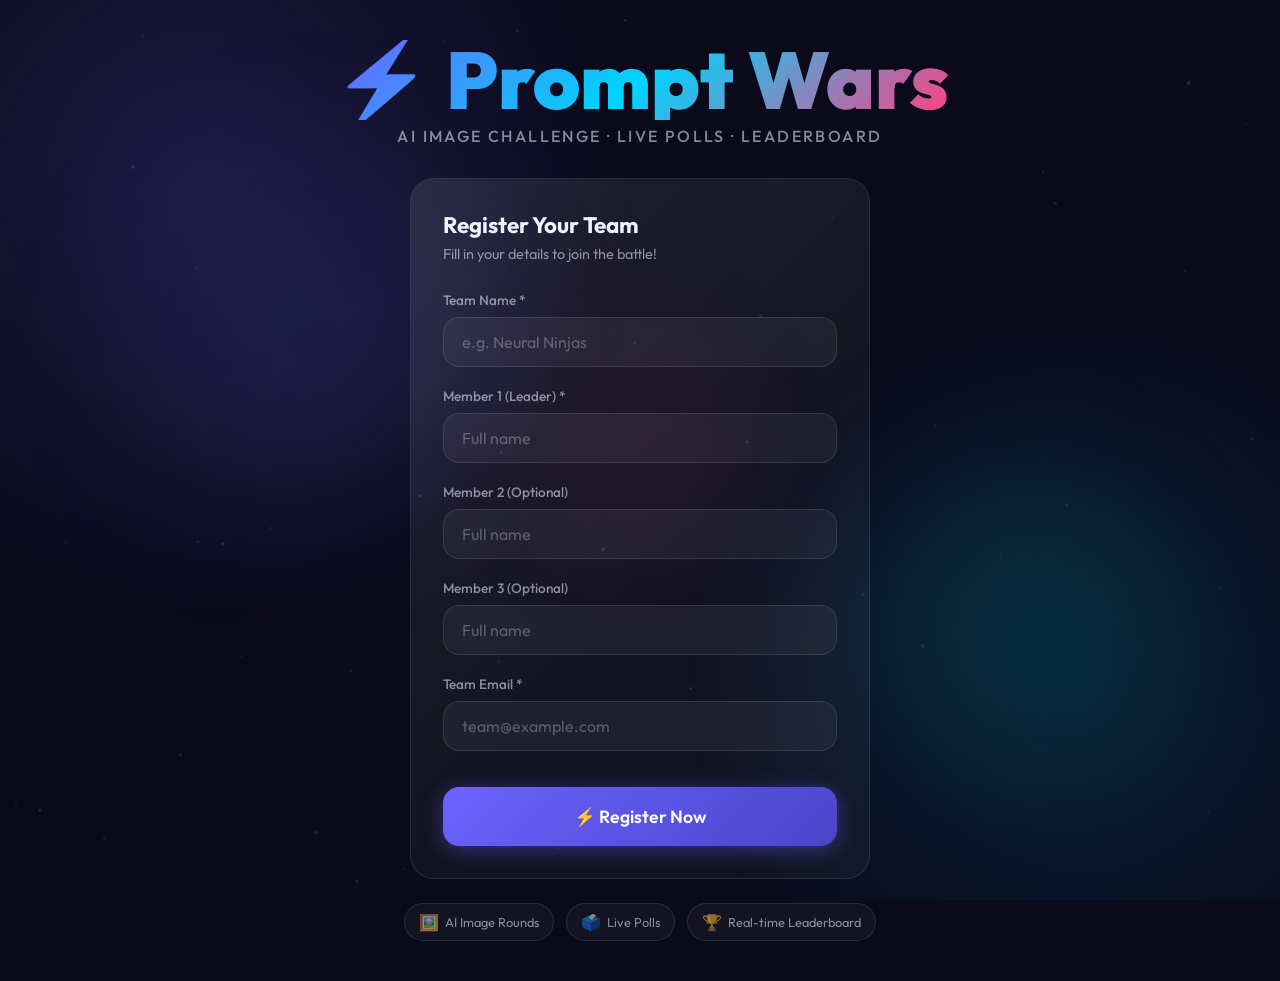
==== index.html @ b7b65444 "push all those pages on my github" ====
<!DOCTYPE html>
<html lang="en">
<head>
  <meta charset="UTF-8" />
  <meta name="viewport" content="width=device-width, initial-scale=1.0" />
  <title>Prompt Wars — Register</title>
  <meta name="description" content="Register your team for Prompt Wars — the ultimate AI image and poll challenge at your college fest." />
  <link rel="stylesheet" href="style.css" />
  <style>
    .hero-section {
      min-height: 100vh;
      display: flex;
      flex-direction: column;
      align-items: center;
      justify-content: center;
      padding: 40px 20px;
    }
    .logo-wrapper {
      margin-bottom: 32px;
      animation: fadeInDown 0.7s cubic-bezier(0.4,0,0.2,1) both;
    }
    .logo-title {
      font-size: clamp(2.8rem, 8vw, 5rem);
      font-weight: 900;
      line-height: 1;
      text-align: center;
      animation: glitch 6s ease-in-out infinite;
      background: linear-gradient(135deg, #6C63FF, #00D4FF 50%, #FF4081);
      -webkit-background-clip: text;
      -webkit-text-fill-color: transparent;
      background-clip: text;
    }
    .logo-sub {
      text-align: center;
      color: var(--text-muted);
      font-size: 1rem;
      margin-top: 6px;
      letter-spacing: 0.15em;
      text-transform: uppercase;
      font-weight: 500;
    }
    .register-card {
      width: 100%;
      max-width: 460px;
      animation: fadeInUp 0.7s 0.2s cubic-bezier(0.4,0,0.2,1) both;
    }
    .card-title {
      font-size: 1.4rem;
      font-weight: 700;
      margin-bottom: 6px;
    }
    .card-subtitle {
      color: var(--text-muted);
      font-size: 0.9rem;
      margin-bottom: 28px;
    }
    .returning-notice {
      padding: 14px 18px;
      border-radius: var(--radius);
      background: rgba(0,212,255,0.08);
      border: 1px solid rgba(0,212,255,0.25);
      color: var(--accent);
      font-size: 0.88rem;
      margin-bottom: 20px;
      display: none;
    }
    .success-card {
      text-align: center;
      display: none;
    }
    .success-icon {
      font-size: 4rem;
      margin-bottom: 16px;
      display: block;
      animation: scaleIn 0.5s cubic-bezier(0.4,0,0.2,1) both;
    }
    .success-team {
      font-size: 1.5rem;
      font-weight: 800;
      background: linear-gradient(135deg, var(--success), var(--accent));
      -webkit-background-clip: text;
      -webkit-text-fill-color: transparent;
      background-clip: text;
    }
    .dots-loader {
      display: flex;
      gap: 6px;
      justify-content: center;
      margin-top: 8px;
    }
    .dots-loader span {
      width: 6px; height: 6px;
      border-radius: 50%;
      background: var(--text-muted);
      animation: dotBounce 1.2s ease-in-out infinite;
    }
    .dots-loader span:nth-child(2) { animation-delay: 0.2s; }
    .dots-loader span:nth-child(3) { animation-delay: 0.4s; }
    @keyframes dotBounce {
      0%, 80%, 100% { transform: scale(0.6); opacity: 0.4; }
      40% { transform: scale(1); opacity: 1; }
    }
    .features-row {
      display: flex;
      gap: 12px;
      justify-content: center;
      flex-wrap: wrap;
      margin-top: 24px;
      animation: fadeIn 0.7s 0.6s both;
    }
    .feature-chip {
      display: flex;
      align-items: center;
      gap: 6px;
      padding: 8px 14px;
      border-radius: 100px;
      background: var(--surface);
      border: 1px solid var(--border);
      font-size: 0.8rem;
      color: var(--text-muted);
    }
    .feature-chip span { font-size: 1rem; }
  </style>
</head>
<body>
  <canvas id="particles-canvas"></canvas>
  <div class="bg-mesh"></div>
  <div class="bg-orb bg-orb-1"></div>
  <div class="bg-orb bg-orb-2"></div>
  <div class="bg-orb bg-orb-3"></div>
  <canvas id="confetti-canvas"></canvas>

  <div class="page-content hero-section">
    <div class="logo-wrapper">
      <h1 class="logo-title">⚡ Prompt Wars</h1>
      <p class="logo-sub">AI Image Challenge · Live Polls · Leaderboard</p>
    </div>

    <!-- Registration Card -->
    <div class="register-card">
      <div class="glass-card" id="register-form-card">
        <h2 class="card-title">Register Your Team</h2>
        <p class="card-subtitle">Fill in your details to join the battle!</p>

        <div class="returning-notice" id="returning-notice">
          ℹ️ This email is already registered. Please use the device you originally registered on.
        </div>

        <form id="register-form" autocomplete="off">
          <div class="form-group">
            <label for="team-name">Team Name *</label>
            <input type="text" id="team-name" class="form-input" placeholder="e.g. Neural Ninjas" required maxlength="50" />
          </div>
          <div class="form-group">
            <label for="member1">Member 1 (Leader) *</label>
            <input type="text" id="member1" class="form-input" placeholder="Full name" required maxlength="60" />
          </div>
          <div class="form-group">
            <label for="member2">Member 2 (Optional)</label>
            <input type="text" id="member2" class="form-input" placeholder="Full name" maxlength="60" />
          </div>
          <div class="form-group">
            <label for="member3">Member 3 (Optional)</label>
            <input type="text" id="member3" class="form-input" placeholder="Full name" maxlength="60" />
          </div>
          <div class="form-group">
            <label for="email">Team Email *</label>
            <input type="email" id="email" class="form-input" placeholder="team@example.com" required maxlength="100" />
            <div class="dots-loader hidden" id="email-checking">
              <span></span><span></span><span></span>
            </div>
          </div>

          <button type="submit" class="btn btn-primary btn-full btn-lg mt-4" id="submit-btn">
            <span id="btn-text">⚡ Register Now</span>
            <div class="spinner hidden" id="btn-spinner"></div>
          </button>
        </form>
      </div>

      <!-- Success Card -->
      <div class="glass-card success-card" id="success-card">
        <span class="success-icon">🎉</span>
        <p class="text-muted text-sm mb-2">Welcome to Prompt Wars!</p>
        <p class="success-team" id="success-team-name">Team Alpha</p>
        <p class="text-muted mt-3 mb-6" style="font-size:0.9rem">You're all set! Redirecting you to the event…</p>
        <div class="progress-bar">
          <div class="progress-fill" id="redirect-progress" style="width:0%"></div>
        </div>
      </div>
    </div>

    <div class="features-row">
      <div class="feature-chip"><span>🖼️</span> AI Image Rounds</div>
      <div class="feature-chip"><span>🗳️</span> Live Polls</div>
      <div class="feature-chip"><span>🏆</span> Real-time Leaderboard</div>
    </div>
  </div>

  <script src="config.js"></script>
  <script src="utils.js"></script>
  <script>
    // ── Particles ────────────────────────────────────────────
    (function() {
      const canvas = document.getElementById('particles-canvas');
      const ctx = canvas.getContext('2d');
      let particles = [];
      function resize() { canvas.width = window.innerWidth; canvas.height = window.innerHeight; }
      window.addEventListener('resize', resize);
      resize();
      for (let i = 0; i < 70; i++) {
        particles.push({
          x: Math.random() * canvas.width,
          y: Math.random() * canvas.height,
          r: Math.random() * 1.5 + 0.5,
          dx: (Math.random() - 0.5) * 0.3,
          dy: (Math.random() - 0.5) * 0.3,
          o: Math.random() * 0.5 + 0.1
        });
      }
      function draw() {
        ctx.clearRect(0, 0, canvas.width, canvas.height);
        particles.forEach(p => {
          ctx.beginPath();
          ctx.arc(p.x, p.y, p.r, 0, Math.PI * 2);
          ctx.fillStyle = `rgba(108,99,255,${p.o})`;
          ctx.fill();
          p.x += p.dx; p.y += p.dy;
          if (p.x < 0 || p.x > canvas.width)  p.dx *= -1;
          if (p.y < 0 || p.y > canvas.height) p.dy *= -1;
        });
        requestAnimationFrame(draw);
      }
      draw();
    })();

    // ── Confetti ─────────────────────────────────────────────
    function launchConfetti() {
      const canvas = document.getElementById('confetti-canvas');
      const ctx = canvas.getContext('2d');
      canvas.width = window.innerWidth;
      canvas.height = window.innerHeight;
      const pieces = [];
      const colors = ['#6C63FF','#00D4FF','#FF4081','#00E676','#FFD600'];
      for (let i = 0; i < 120; i++) {
        pieces.push({
          x: canvas.width / 2,
          y: canvas.height / 2,
          vx: (Math.random() - 0.5) * 12,
          vy: (Math.random() - 1.5) * 10,
          r: Math.random() * 6 + 3,
          color: colors[Math.floor(Math.random() * colors.length)],
          rot: Math.random() * 360,
          rspeed: (Math.random() - 0.5) * 10,
          life: 1
        });
      }
      function animate() {
        ctx.clearRect(0, 0, canvas.width, canvas.height);
        let alive = false;
        pieces.forEach(p => {
          if (p.life <= 0) return;
          p.y += p.vy; p.vy += 0.25;
          p.x += p.vx; p.vx *= 0.99;
          p.rot += p.rspeed;
          p.life -= 0.012;
          ctx.save();
          ctx.globalAlpha = Math.max(0, p.life);
          ctx.translate(p.x, p.y);
          ctx.rotate(p.rot * Math.PI / 180);
          ctx.fillStyle = p.color;
          ctx.fillRect(-p.r / 2, -p.r / 2, p.r, p.r * 2.5);
          ctx.restore();
          if (p.life > 0) alive = true;
        });
        if (alive) requestAnimationFrame(animate);
        else ctx.clearRect(0, 0, canvas.width, canvas.height);
      }
      animate();
    }

    // ── Registration Logic ────────────────────────────────────
    window.addEventListener('DOMContentLoaded', () => {
      // If already registered, go to participant
      if (isRegistered()) {
        window.location.href = 'participant.html';
        return;
      }

      const form = document.getElementById('register-form');
      const emailInput = document.getElementById('email');
      const submitBtn = document.getElementById('submit-btn');
      const btnText = document.getElementById('btn-text');
      const btnSpinner = document.getElementById('btn-spinner');
      const returningNotice = document.getElementById('returning-notice');
      const emailChecking = document.getElementById('email-checking');

      // Email check on blur
      let emailCheckTimer;
      emailInput.addEventListener('blur', async () => {
        const email = emailInput.value.trim().toLowerCase();
        if (!email || !email.includes('@')) return;
        emailChecking.classList.remove('hidden');
        clearTimeout(emailCheckTimer);
        emailCheckTimer = setTimeout(async () => {
          const res = await callAPI({ action: 'checkEmail', email });
          emailChecking.classList.add('hidden');
          if (res.success && res.exists) {
            returningNotice.style.display = 'block';
            returningNotice.style.animation = 'fadeInUp 0.4s both';
          } else {
            returningNotice.style.display = 'none';
          }
        }, 400);
      });

      form.addEventListener('submit', async (e) => {
        e.preventDefault();
        const teamName  = document.getElementById('team-name').value.trim();
        const member1   = document.getElementById('member1').value.trim();
        const member2   = document.getElementById('member2').value.trim();
        const member3   = document.getElementById('member3').value.trim();
        const email     = emailInput.value.trim().toLowerCase();

        if (!teamName || !member1 || !email) {
          showToast(getErrorMessage('MISSING_FIELDS'), 'error');
          return;
        }

        // Loading state
        submitBtn.disabled = true;
        btnText.textContent = 'Registering…';
        btnSpinner.classList.remove('hidden');

        const res = await callAPI({ action: 'register', teamName, member1, member2, member3, email });

        if (res.success) {
          localStorage.setItem('pw_teamId',    res.teamId);
          localStorage.setItem('pw_authToken', res.authToken);
          localStorage.setItem('pw_email',     email);
          localStorage.setItem('pw_teamName',  teamName);

          // Show success
          document.getElementById('register-form-card').style.display = 'none';
          const successCard = document.getElementById('success-card');
          successCard.style.display = 'block';
          successCard.style.animation = 'scaleIn 0.5s cubic-bezier(0.4,0,0.2,1)';
          document.getElementById('success-team-name').textContent = teamName;
          launchConfetti();

          // Progress bar redirect
          let pct = 0;
          const pBar = document.getElementById('redirect-progress');
          const iv = setInterval(() => {
            pct += 2;
            pBar.style.width = pct + '%';
            if (pct >= 100) { clearInterval(iv); window.location.href = 'participant.html'; }
          }, 60);
        } else {
          submitBtn.disabled = false;
          btnText.textContent = '⚡ Register Now';
          btnSpinner.classList.add('hidden');
          showToast(getErrorMessage(res.error), 'error');
        }
      });
    });
  </script>
</body>
</html>
---- style.css ----
/* ============================================================
   Prompt Wars — Global Design System
   ============================================================ */

@import url('https://fonts.googleapis.com/css2?family=Outfit:wght@300;400;500;600;700;800;900&display=swap');

/* ── CSS Variables ─────────────────────────────────────────── */
:root {
  --primary:      #6C63FF;
  --primary-dark: #4B44C9;
  --primary-glow: rgba(108,99,255,0.4);
  --accent:       #00D4FF;
  --accent-glow:  rgba(0,212,255,0.35);
  --success:      #00E676;
  --success-glow: rgba(0,230,118,0.35);
  --warning:      #FFD600;
  --warning-glow: rgba(255,214,0,0.35);
  --danger:       #FF4081;
  --danger-glow:  rgba(255,64,129,0.35);
  --gold:         #FFD700;

  --bg:           #0A0A1A;
  --bg2:          #0F0F28;
  --surface:      rgba(255,255,255,0.04);
  --surface-hover:rgba(255,255,255,0.08);
  --border:       rgba(255,255,255,0.1);
  --border-glow:  rgba(108,99,255,0.5);

  --text:         #F0F0FF;
  --text-muted:   rgba(240,240,255,0.55);
  --text-dim:     rgba(240,240,255,0.3);

  --radius-sm:    8px;
  --radius:       16px;
  --radius-lg:    24px;
  --radius-xl:    36px;

  --font:         'Outfit', sans-serif;
  --transition:   0.3s cubic-bezier(0.4, 0, 0.2, 1);
  --transition-fast: 0.15s cubic-bezier(0.4, 0, 0.2, 1);
}

/* ── Reset ─────────────────────────────────────────────────── */
*, *::before, *::after {
  margin: 0; padding: 0;
  box-sizing: border-box;
}

html { scroll-behavior: smooth; font-size: 16px; }

body {
  font-family: var(--font);
  background: var(--bg);
  color: var(--text);
  min-height: 100vh;
  overflow-x: hidden;
  -webkit-font-smoothing: antialiased;
}

/* ── Animated Mesh Background ──────────────────────────────── */
.bg-mesh {
  position: fixed;
  inset: 0;
  z-index: 0;
  overflow: hidden;
  pointer-events: none;
}

.bg-mesh::before {
  content: '';
  position: absolute;
  width: 80vw; height: 80vw;
  max-width: 900px; max-height: 900px;
  border-radius: 50%;
  background: radial-gradient(ellipse, rgba(108,99,255,0.18) 0%, transparent 70%);
  top: -30%; left: -20%;
  animation: meshFloat1 18s ease-in-out infinite;
}

.bg-mesh::after {
  content: '';
  position: absolute;
  width: 70vw; height: 70vw;
  max-width: 800px; max-height: 800px;
  border-radius: 50%;
  background: radial-gradient(ellipse, rgba(0,212,255,0.12) 0%, transparent 70%);
  bottom: -20%; right: -15%;
  animation: meshFloat2 22s ease-in-out infinite;
}

.bg-orb {
  position: fixed;
  border-radius: 50%;
  pointer-events: none;
  z-index: 0;
  filter: blur(60px);
}
.bg-orb-1 {
  width: 500px; height: 500px;
  background: radial-gradient(circle, rgba(108,99,255,0.15), transparent 70%);
  top: 10%; left: 5%;
  animation: orbFloat1 20s ease-in-out infinite;
}
.bg-orb-2 {
  width: 400px; height: 400px;
  background: radial-gradient(circle, rgba(0,212,255,0.12), transparent 70%);
  bottom: 10%; right: 5%;
  animation: orbFloat2 25s ease-in-out infinite;
}
.bg-orb-3 {
  width: 300px; height: 300px;
  background: radial-gradient(circle, rgba(255,64,129,0.08), transparent 70%);
  top: 50%; left: 50%;
  transform: translate(-50%,-50%);
  animation: orbFloat3 30s ease-in-out infinite;
}

@keyframes meshFloat1 { 0%,100%{transform:translate(0,0)} 50%{transform:translate(5%,8%)} }
@keyframes meshFloat2 { 0%,100%{transform:translate(0,0)} 50%{transform:translate(-5%,-6%)} }
@keyframes orbFloat1  { 0%,100%{transform:translate(0,0) scale(1)} 50%{transform:translate(30px,40px) scale(1.1)} }
@keyframes orbFloat2  { 0%,100%{transform:translate(0,0) scale(1)} 50%{transform:translate(-25px,30px) scale(0.9)} }
@keyframes orbFloat3  { 0%,100%{transform:translate(-50%,-50%) scale(1)} 50%{transform:translate(-50%,-50%) scale(1.15)} }

/* ── Particles ──────────────────────────────────────────────── */
#particles-canvas {
  position: fixed;
  inset: 0;
  z-index: 0;
  pointer-events: none;
  opacity: 0.5;
}

/* ── Layout ─────────────────────────────────────────────────── */
.page-content {
  position: relative;
  z-index: 1;
  min-height: 100vh;
}

.container {
  width: 100%;
  max-width: 480px;
  margin: 0 auto;
  padding: 0 20px;
}
.container-md {
  width: 100%;
  max-width: 760px;
  margin: 0 auto;
  padding: 0 20px;
}
.container-lg {
  width: 100%;
  max-width: 1100px;
  margin: 0 auto;
  padding: 0 24px;
}

/* ── Glass Card ─────────────────────────────────────────────── */
.glass-card {
  background: rgba(255,255,255,0.04);
  backdrop-filter: blur(20px);
  -webkit-backdrop-filter: blur(20px);
  border: 1px solid var(--border);
  border-radius: var(--radius-lg);
  padding: 32px;
  position: relative;
  overflow: hidden;
  transition: border-color var(--transition), transform var(--transition), box-shadow var(--transition);
}

.glass-card::before {
  content: '';
  position: absolute;
  inset: 0;
  background: linear-gradient(135deg, rgba(255,255,255,0.06) 0%, transparent 60%);
  pointer-events: none;
}

.glass-card:hover {
  border-color: rgba(108,99,255,0.3);
  box-shadow: 0 20px 60px rgba(0,0,0,0.3), 0 0 0 1px rgba(108,99,255,0.15);
}

.glass-card-sm { padding: 20px; border-radius: var(--radius); }

/* ── Typography ─────────────────────────────────────────────── */
h1.page-title {
  font-size: clamp(2rem, 5vw, 3.5rem);
  font-weight: 900;
  line-height: 1.1;
  background: linear-gradient(135deg, var(--primary), var(--accent));
  -webkit-background-clip: text;
  -webkit-text-fill-color: transparent;
  background-clip: text;
}

h2.section-title {
  font-size: clamp(1.2rem, 3vw, 1.8rem);
  font-weight: 700;
}

.text-muted { color: var(--text-muted); }
.text-sm { font-size: 0.875rem; }
.text-xs { font-size: 0.75rem; }

/* ── Buttons ─────────────────────────────────────────────────── */
.btn {
  display: inline-flex;
  align-items: center;
  justify-content: center;
  gap: 8px;
  padding: 14px 28px;
  border-radius: var(--radius);
  font-family: var(--font);
  font-size: 1rem;
  font-weight: 600;
  cursor: pointer;
  border: none;
  outline: none;
  text-decoration: none;
  position: relative;
  overflow: hidden;
  transition: all var(--transition);
  -webkit-tap-highlight-color: transparent;
  user-select: none;
}

.btn::after {
  content: '';
  position: absolute;
  inset: 0;
  background: radial-gradient(circle at center, rgba(255,255,255,0.25) 0%, transparent 70%);
  opacity: 0;
  transition: opacity 0.2s;
}

.btn:active::after { opacity: 1; }

.btn-primary {
  background: linear-gradient(135deg, var(--primary), var(--primary-dark));
  color: #fff;
  box-shadow: 0 4px 20px var(--primary-glow);
}
.btn-primary:hover:not(:disabled) {
  transform: translateY(-2px);
  box-shadow: 0 8px 30px var(--primary-glow);
}
.btn-primary:active:not(:disabled) { transform: translateY(0); }

.btn-accent {
  background: linear-gradient(135deg, var(--accent), #0099CC);
  color: #000;
  box-shadow: 0 4px 20px var(--accent-glow);
}
.btn-accent:hover:not(:disabled) {
  transform: translateY(-2px);
  box-shadow: 0 8px 30px var(--accent-glow);
}

.btn-success {
  background: linear-gradient(135deg, var(--success), #00A854);
  color: #000;
  box-shadow: 0 4px 20px var(--success-glow);
}

.btn-danger {
  background: linear-gradient(135deg, var(--danger), #C71049);
  color: #fff;
  box-shadow: 0 4px 20px var(--danger-glow);
}
.btn-danger:hover:not(:disabled) {
  transform: translateY(-2px);
  box-shadow: 0 8px 30px var(--danger-glow);
}

.btn-ghost {
  background: var(--surface);
  border: 1px solid var(--border);
  color: var(--text);
}
.btn-ghost:hover:not(:disabled) {
  background: var(--surface-hover);
  border-color: rgba(108,99,255,0.4);
}

.btn-warning {
  background: linear-gradient(135deg, var(--warning), #CC8800);
  color: #000;
  box-shadow: 0 4px 20px var(--warning-glow);
}

.btn:disabled {
  opacity: 0.5;
  cursor: not-allowed;
  transform: none !important;
  box-shadow: none !important;
}

.btn-full { width: 100%; }
.btn-sm { padding: 10px 18px; font-size: 0.875rem; }
.btn-lg { padding: 18px 36px; font-size: 1.1rem; }

/* Pulse animation for CTA */
.btn-pulse { animation: btnPulse 2s ease-in-out infinite; }
@keyframes btnPulse {
  0%, 100% { box-shadow: 0 4px 20px var(--primary-glow); }
  50%       { box-shadow: 0 4px 40px var(--primary-glow), 0 0 60px rgba(108,99,255,0.2); }
}

/* ── Form Inputs ─────────────────────────────────────────────── */
.form-group {
  position: relative;
  margin-bottom: 20px;
}

.form-group label {
  display: block;
  font-size: 0.85rem;
  font-weight: 500;
  color: var(--text-muted);
  margin-bottom: 8px;
  transition: color var(--transition);
}

.form-group:focus-within label {
  color: var(--primary);
}

.form-input {
  width: 100%;
  padding: 14px 18px;
  background: rgba(255,255,255,0.05);
  border: 1px solid var(--border);
  border-radius: var(--radius);
  color: var(--text);
  font-family: var(--font);
  font-size: 1rem;
  outline: none;
  transition: all var(--transition);
}

.form-input::placeholder { color: var(--text-dim); }

.form-input:focus {
  border-color: var(--primary);
  background: rgba(108,99,255,0.08);
  box-shadow: 0 0 0 4px rgba(108,99,255,0.15), 0 0 20px rgba(108,99,255,0.1);
}

.form-input:disabled {
  opacity: 0.5;
  cursor: not-allowed;
}

select.form-input {
  cursor: pointer;
  appearance: none;
  -webkit-appearance: none;
  background-image: url("data:image/svg+xml,%3Csvg xmlns='http://www.w3.org/2000/svg' width='12' height='12' viewBox='0 0 12 12'%3E%3Cpath fill='rgba(240,240,255,0.5)' d='M6 8L1 3h10z'/%3E%3C/svg%3E");
  background-repeat: no-repeat;
  background-position: right 16px center;
  padding-right: 40px;
}

/* ── Logo / Brand ─────────────────────────────────────────────── */
.brand-logo {
  display: inline-flex;
  align-items: center;
  gap: 10px;
  font-size: 1.5rem;
  font-weight: 900;
  text-decoration: none;
}

.brand-logo .logo-icon {
  width: 40px; height: 40px;
  background: linear-gradient(135deg, var(--primary), var(--accent));
  border-radius: 10px;
  display: flex;
  align-items: center;
  justify-content: center;
  font-size: 1.2rem;
}

.brand-logo .logo-text {
  background: linear-gradient(135deg, var(--primary), var(--accent));
  -webkit-background-clip: text;
  -webkit-text-fill-color: transparent;
  background-clip: text;
}

/* ── Badge / Status ─────────────────────────────────────────────── */
.badge {
  display: inline-flex;
  align-items: center;
  gap: 6px;
  padding: 6px 14px;
  border-radius: 100px;
  font-size: 0.78rem;
  font-weight: 600;
  text-transform: uppercase;
  letter-spacing: 0.05em;
}

.badge-open {
  background: rgba(0,230,118,0.15);
  color: var(--success);
  border: 1px solid rgba(0,230,118,0.3);
}
.badge-closed {
  background: rgba(255,64,129,0.12);
  color: var(--danger);
  border: 1px solid rgba(255,64,129,0.25);
}
.badge-image {
  background: rgba(0,212,255,0.12);
  color: var(--accent);
  border: 1px solid rgba(0,212,255,0.25);
}
.badge-poll {
  background: rgba(255,214,0,0.12);
  color: var(--warning);
  border: 1px solid rgba(255,214,0,0.25);
}

.dot {
  width: 8px; height: 8px;
  border-radius: 50%;
  background: currentColor;
}
.dot-pulse { animation: dotPulse 1.5s ease-in-out infinite; }
@keyframes dotPulse {
  0%, 100% { opacity: 1; transform: scale(1); }
  50%       { opacity: 0.5; transform: scale(0.7); }
}

/* ── Spinner ─────────────────────────────────────────────────── */
.spinner {
  width: 20px; height: 20px;
  border: 2.5px solid rgba(255,255,255,0.2);
  border-top-color: currentColor;
  border-radius: 50%;
  animation: spin 0.7s linear infinite;
  flex-shrink: 0;
}

@keyframes spin { to { transform: rotate(360deg); } }

/* ── Progress Bar ─────────────────────────────────────────────── */
.progress-bar {
  width: 100%;
  height: 6px;
  background: rgba(255,255,255,0.08);
  border-radius: 100px;
  overflow: hidden;
}
.progress-fill {
  height: 100%;
  border-radius: 100px;
  background: linear-gradient(90deg, var(--primary), var(--accent));
  transition: width 0.4s cubic-bezier(0.4,0,0.2,1);
  position: relative;
  overflow: hidden;
}
.progress-fill::after {
  content: '';
  position: absolute;
  top: 0; left: -100%;
  width: 100%; height: 100%;
  background: linear-gradient(90deg, transparent, rgba(255,255,255,0.4), transparent);
  animation: progressShimmer 1.5s ease-in-out infinite;
}
@keyframes progressShimmer { to { left: 200%; } }

/* ── Toast ─────────────────────────────────────────────────────── */
#toast-container {
  position: fixed;
  bottom: 28px;
  right: 20px;
  z-index: 9999;
  display: flex;
  flex-direction: column;
  gap: 10px;
  pointer-events: none;
}

.toast {
  display: flex;
  align-items: center;
  gap: 10px;
  padding: 14px 20px;
  border-radius: var(--radius);
  font-size: 0.9rem;
  font-weight: 500;
  backdrop-filter: blur(20px);
  -webkit-backdrop-filter: blur(20px);
  border: 1px solid var(--border);
  background: rgba(15,15,40,0.9);
  color: var(--text);
  max-width: 320px;
  transform: translateX(120%);
  opacity: 0;
  transition: transform 0.4s cubic-bezier(0.4,0,0.2,1), opacity 0.4s;
  pointer-events: auto;
}

.toast.show { transform: translateX(0); opacity: 1; }

.toast-success { border-color: rgba(0,230,118,0.4); }
.toast-success .toast-icon { color: var(--success); }
.toast-error { border-color: rgba(255,64,129,0.4); }
.toast-error .toast-icon { color: var(--danger); }
.toast-warning { border-color: rgba(255,214,0,0.4); }
.toast-warning .toast-icon { color: var(--warning); }
.toast-info { border-color: rgba(0,212,255,0.4); }
.toast-info .toast-icon { color: var(--accent); }

.toast-icon {
  font-size: 1.1rem;
  flex-shrink: 0;
}

/* ── Modal ─────────────────────────────────────────────────────── */
.modal-overlay {
  position: fixed;
  inset: 0;
  background: rgba(0,0,0,0.7);
  backdrop-filter: blur(10px);
  -webkit-backdrop-filter: blur(10px);
  z-index: 1000;
  display: flex;
  align-items: center;
  justify-content: center;
  padding: 20px;
  opacity: 0;
  transition: opacity 0.3s;
}
.modal-overlay.show { opacity: 1; }

.modal {
  width: 100%;
  max-width: 440px;
  transform: scale(0.9) translateY(20px);
  transition: transform 0.3s cubic-bezier(0.4,0,0.2,1);
}
.modal-overlay.show .modal { transform: scale(1) translateY(0); }

/* ── Divider ─────────────────────────────────────────────────── */
.divider {
  display: flex;
  align-items: center;
  gap: 12px;
  color: var(--text-dim);
  font-size: 0.8rem;
  margin: 16px 0;
}
.divider::before, .divider::after {
  content: '';
  flex: 1;
  height: 1px;
  background: var(--border);
}

/* ── Animations ─────────────────────────────────────────────── */
@keyframes fadeInUp {
  from { opacity: 0; transform: translateY(30px); }
  to   { opacity: 1; transform: translateY(0); }
}
@keyframes fadeInDown {
  from { opacity: 0; transform: translateY(-30px); }
  to   { opacity: 1; transform: translateY(0); }
}
@keyframes fadeIn {
  from { opacity: 0; }
  to   { opacity: 1; }
}
@keyframes scaleIn {
  from { opacity: 0; transform: scale(0.85); }
  to   { opacity: 1; transform: scale(1); }
}
@keyframes slideInLeft {
  from { opacity: 0; transform: translateX(-40px); }
  to   { opacity: 1; transform: translateX(0); }
}
@keyframes slideInRight {
  from { opacity: 0; transform: translateX(40px); }
  to   { opacity: 1; transform: translateX(0); }
}
@keyframes glitch {
  0%, 90%, 100% { transform: translate(0); clip-path: none; }
  92% { transform: translate(-3px, 1px); }
  94% { transform: translate(3px, -1px); clip-path: polygon(0 20%, 100% 20%, 100% 40%, 0 40%); }
  96% { transform: translate(-2px, 0); }
  98% { transform: translate(2px, 0); clip-path: polygon(0 60%, 100% 60%, 100% 80%, 0 80%); }
}
@keyframes float {
  0%, 100% { transform: translateY(0); }
  50%       { transform: translateY(-10px); }
}
@keyframes shimmer {
  0%   { background-position: -200% 0; }
  100% { background-position: 200% 0; }
}

.anim-fade-up   { animation: fadeInUp 0.6s cubic-bezier(0.4,0,0.2,1) both; }
.anim-fade-down { animation: fadeInDown 0.6s cubic-bezier(0.4,0,0.2,1) both; }
.anim-fade      { animation: fadeIn 0.5s ease both; }
.anim-scale     { animation: scaleIn 0.4s cubic-bezier(0.4,0,0.2,1) both; }
.anim-left      { animation: slideInLeft 0.5s cubic-bezier(0.4,0,0.2,1) both; }
.anim-right     { animation: slideInRight 0.5s cubic-bezier(0.4,0,0.2,1) both; }
.anim-float     { animation: float 4s ease-in-out infinite; }

/* Stagger delays */
.delay-1 { animation-delay: 0.1s; }
.delay-2 { animation-delay: 0.2s; }
.delay-3 { animation-delay: 0.3s; }
.delay-4 { animation-delay: 0.4s; }
.delay-5 { animation-delay: 0.5s; }
.delay-6 { animation-delay: 0.6s; }

/* ── Event Header ─────────────────────────────────────────────── */
.event-header {
  display: flex;
  align-items: center;
  justify-content: space-between;
  padding: 20px 24px;
  position: sticky;
  top: 0;
  z-index: 100;
  background: rgba(10,10,26,0.8);
  backdrop-filter: blur(20px);
  -webkit-backdrop-filter: blur(20px);
  border-bottom: 1px solid var(--border);
}

/* ── Upload Zone ─────────────────────────────────────────────── */
.upload-zone {
  border: 2px dashed var(--border);
  border-radius: var(--radius-lg);
  padding: 48px 24px;
  text-align: center;
  cursor: pointer;
  transition: all var(--transition);
  position: relative;
  overflow: hidden;
}
.upload-zone:hover, .upload-zone.dragover {
  border-color: var(--primary);
  background: rgba(108,99,255,0.07);
  box-shadow: 0 0 30px rgba(108,99,255,0.15);
}
.upload-zone::before {
  content: '';
  position: absolute;
  inset: 0;
  background: linear-gradient(135deg, rgba(108,99,255,0.05), rgba(0,212,255,0.05));
  opacity: 0;
  transition: opacity var(--transition);
}
.upload-zone:hover::before, .upload-zone.dragover::before { opacity: 1; }
.upload-zone input[type="file"] {
  position: absolute;
  inset: 0;
  opacity: 0;
  cursor: pointer;
}
.upload-icon { font-size: 3rem; animation: float 3s ease-in-out infinite; }

/* ── Vote Bars ─────────────────────────────────────────────── */
.vote-bar-container {
  background: rgba(255,255,255,0.05);
  border-radius: 100px;
  height: 12px;
  overflow: hidden;
  margin: 8px 0;
}
.vote-bar-fill {
  height: 100%;
  border-radius: 100px;
  transition: width 0.6s cubic-bezier(0.4,0,0.2,1);
}
.vote-bar-a { background: linear-gradient(90deg, var(--primary), var(--accent)); }
.vote-bar-b { background: linear-gradient(90deg, var(--danger), #FF8C42); }

/* ── Leaderboard Row ──────────────────────────────────────── */
.lb-row {
  display: grid;
  grid-template-columns: 60px 1fr auto;
  align-items: center;
  gap: 16px;
  padding: 20px 24px;
  border-radius: var(--radius);
  background: var(--surface);
  border: 1px solid var(--border);
  transition: transform var(--transition), box-shadow var(--transition);
  animation: fadeInUp 0.5s cubic-bezier(0.4,0,0.2,1) both;
}

.lb-row:hover {
  transform: translateX(4px);
  border-color: rgba(108,99,255,0.3);
}

.lb-row.rank-1 {
  background: linear-gradient(135deg, rgba(255,215,0,0.1), rgba(255,140,0,0.05));
  border-color: rgba(255,215,0,0.4);
  box-shadow: 0 0 30px rgba(255,215,0,0.1);
}
.lb-row.rank-2 {
  background: linear-gradient(135deg, rgba(192,192,192,0.1), rgba(128,128,128,0.05));
  border-color: rgba(192,192,192,0.3);
}
.lb-row.rank-3 {
  background: linear-gradient(135deg, rgba(205,127,50,0.1), rgba(160,100,30,0.05));
  border-color: rgba(205,127,50,0.3);
}

.rank-badge {
  width: 44px; height: 44px;
  border-radius: 50%;
  display: flex;
  align-items: center;
  justify-content: center;
  font-weight: 800;
  font-size: 1.1rem;
  flex-shrink: 0;
}
.rank-badge.r1 {
  background: linear-gradient(135deg, #FFD700, #FF8C00);
  color: #000;
  box-shadow: 0 0 20px rgba(255,215,0,0.5);
  animation: goldPulse 2s ease-in-out infinite;
}
.rank-badge.r2 { background: linear-gradient(135deg, #C0C0C0, #808080); color: #000; }
.rank-badge.r3 { background: linear-gradient(135deg, #CD7F32, #A0521E); color: #fff; }
.rank-badge.rn { background: var(--surface); color: var(--text-muted); border: 1px solid var(--border); }

@keyframes goldPulse {
  0%, 100% { box-shadow: 0 0 20px rgba(255,215,0,0.5); }
  50%       { box-shadow: 0 0 40px rgba(255,215,0,0.8), 0 0 60px rgba(255,140,0,0.3); }
}

/* ── Number Counter ─────────────────────────────────────────── */
.point-counter {
  font-size: clamp(1.3rem, 3vw, 2rem);
  font-weight: 800;
  background: linear-gradient(135deg, var(--primary), var(--accent));
  -webkit-background-clip: text;
  -webkit-text-fill-color: transparent;
  background-clip: text;
}

/* ── Cooldown Button ─────────────────────────────────────────── */
.cooldown-ring {
  position: relative;
  display: inline-flex;
  align-items: center;
  justify-content: center;
}
.cooldown-svg {
  position: absolute;
  top: -4px; left: -4px;
  width: calc(100% + 8px);
  height: calc(100% + 8px);
  transform: rotate(-90deg);
}
.cooldown-circle {
  fill: none;
  stroke: var(--primary);
  stroke-width: 2;
  stroke-linecap: round;
  transition: stroke-dashoffset 1s linear;
}

/* ── Admin Status Toggle ─────────────────────────────────────── */
.toggle-switch {
  display: flex;
  border-radius: var(--radius);
  overflow: hidden;
  border: 1px solid var(--border);
}
.toggle-opt {
  flex: 1;
  padding: 12px 16px;
  text-align: center;
  cursor: pointer;
  font-weight: 600;
  font-size: 0.9rem;
  transition: all var(--transition);
  border: none;
  background: transparent;
  color: var(--text-muted);
  font-family: var(--font);
}
.toggle-opt.active-open {
  background: rgba(0,230,118,0.15);
  color: var(--success);
}
.toggle-opt.active-closed {
  background: rgba(255,64,129,0.15);
  color: var(--danger);
}

/* ── Confetti Canvas ─────────────────────────────────────────── */
#confetti-canvas {
  position: fixed;
  inset: 0;
  z-index: 9000;
  pointer-events: none;
}

/* ── Round Number Beat ─────────────────────────────────────── */
.round-number-display {
  font-size: clamp(3rem, 10vw, 6rem);
  font-weight: 900;
  background: linear-gradient(135deg, var(--primary), var(--accent));
  -webkit-background-clip: text;
  -webkit-text-fill-color: transparent;
  background-clip: text;
  line-height: 1;
}

/* ── Aurora (leaderboard bg) ────────────────────────────────── */
.aurora {
  position: fixed;
  inset: 0;
  z-index: 0;
  pointer-events: none;
  overflow: hidden;
}
.aurora-band {
  position: absolute;
  width: 200%;
  height: 300px;
  border-radius: 50%;
  filter: blur(80px);
  opacity: 0.18;
}
.aurora-1 {
  background: linear-gradient(90deg, var(--primary), transparent, var(--accent));
  top: 5%;
  animation: auroraDrift1 15s ease-in-out infinite;
}
.aurora-2 {
  background: linear-gradient(90deg, var(--accent), transparent, var(--danger));
  top: 35%;
  animation: auroraDrift2 20s ease-in-out infinite;
}
.aurora-3 {
  background: linear-gradient(90deg, var(--danger), transparent, var(--primary));
  bottom: 10%;
  animation: auroraDrift3 18s ease-in-out infinite;
}
@keyframes auroraDrift1 { 0%, 100% { transform: translateX(-25%) scaleY(1); } 50% { transform: translateX(0%) scaleY(1.3); } }
@keyframes auroraDrift2 { 0%, 100% { transform: translateX(0%) scaleY(1); } 50% { transform: translateX(-20%) scaleY(0.8); } }
@keyframes auroraDrift3 { 0%, 100% { transform: translateX(-10%) scaleY(1); } 50% { transform: translateX(10%) scaleY(1.2); } }

/* ── Responsive ─────────────────────────────────────────────── */
@media (max-width: 600px) {
  .glass-card { padding: 22px 18px; }
  .event-header { padding: 14px 16px; }
  #toast-container { right: 12px; bottom: 16px; left: 12px; max-width: unset; }
  .toast { max-width: 100%; }
  .lb-row { grid-template-columns: 48px 1fr auto; gap: 10px; padding: 14px 16px; }
  .btn-lg { padding: 15px 24px; font-size: 1rem; }
}

@media (max-width: 380px) {
  body { font-size: 15px; }
  .glass-card { padding: 18px 14px; }
}

/* ── Scrollbar ─────────────────────────────────────────────── */
::-webkit-scrollbar { width: 6px; }
::-webkit-scrollbar-track { background: transparent; }
::-webkit-scrollbar-thumb { background: rgba(108,99,255,0.4); border-radius: 3px; }
::-webkit-scrollbar-thumb:hover { background: rgba(108,99,255,0.7); }

/* ── Selection ─────────────────────────────────────────────── */
::selection { background: rgba(108,99,255,0.35); color: #fff; }

/* Utility */
.flex { display: flex; }
.flex-col { flex-direction: column; }
.items-center { align-items: center; }
.justify-between { justify-content: space-between; }
.justify-center { justify-content: center; }
.gap-2 { gap: 8px; }
.gap-3 { gap: 12px; }
.gap-4 { gap: 16px; }
.gap-6 { gap: 24px; }
.w-full { width: 100%; }
.text-center { text-align: center; }
.mt-1 { margin-top: 4px; }
.mt-2 { margin-top: 8px; }
.mt-3 { margin-top: 12px; }
.mt-4 { margin-top: 16px; }
.mt-6 { margin-top: 24px; }
.mt-8 { margin-top: 32px; }
.mb-2 { margin-bottom: 8px; }
.mb-4 { margin-bottom: 16px; }
.mb-6 { margin-bottom: 24px; }
.mb-8 { margin-bottom: 32px; }
.hidden { display: none !important; }
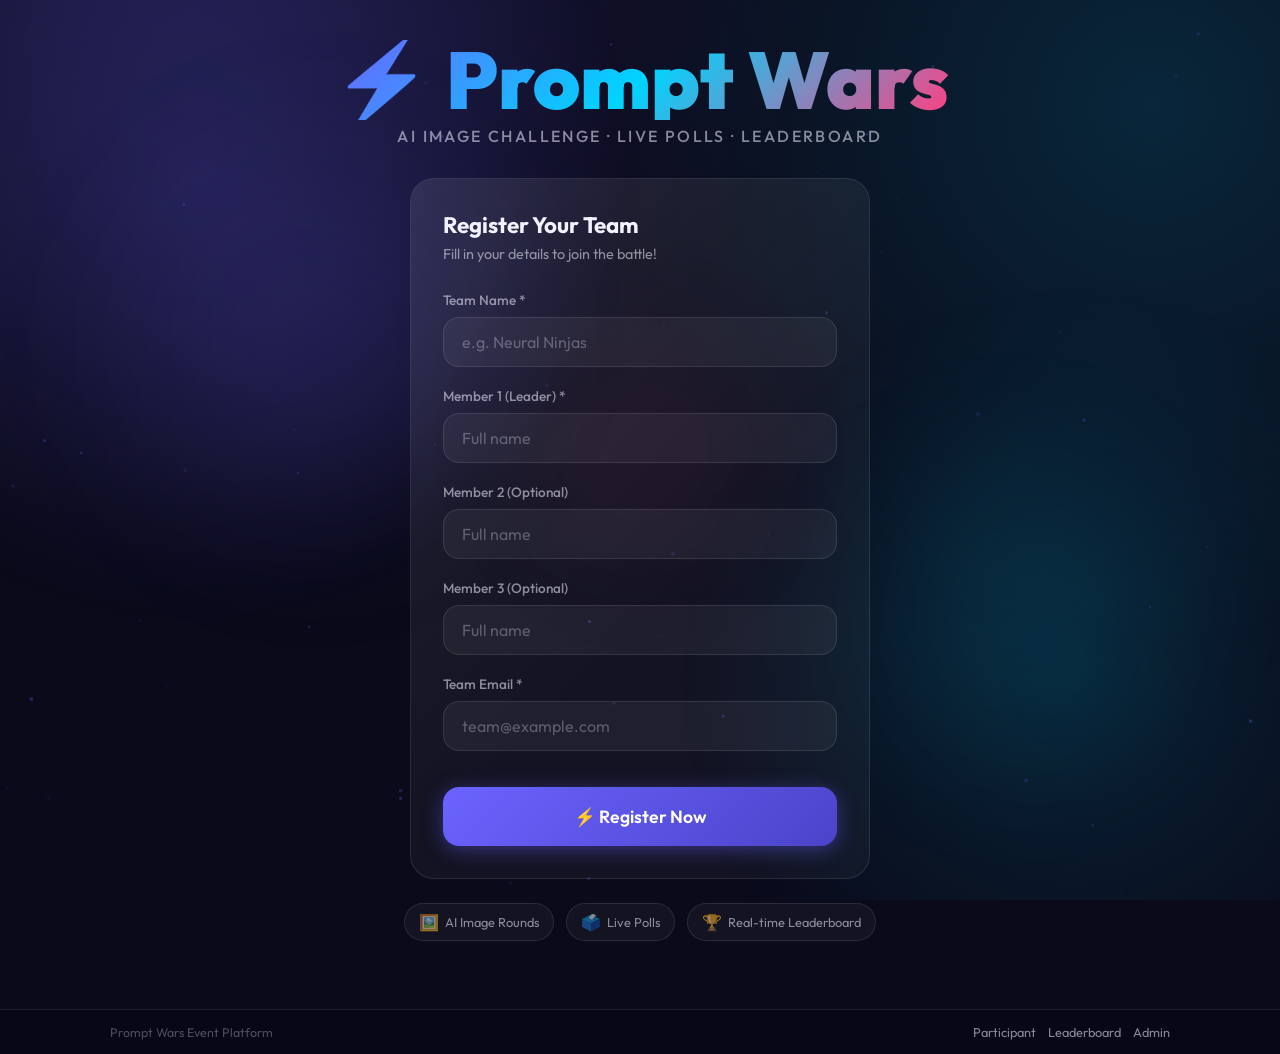
==== commit fae2473a: "align frontend and Apps Script API for end-to-end event flow" ====
--- a/index.html
+++ b/index.html
@@ -5,7 +5,7 @@
   <meta name="viewport" content="width=device-width, initial-scale=1.0" />
   <title>Prompt Wars — Register</title>
   <meta name="description" content="Register your team for Prompt Wars — the ultimate AI image and poll challenge at your college fest." />
-  <link rel="stylesheet" href="style.css" />
+  <link rel="stylesheet" href="assets/css/style.css" />
   <style>
     .hero-section {
       min-height: 100vh;
@@ -197,8 +197,19 @@
     </div>
   </div>
 
-  <script src="config.js"></script>
-  <script src="utils.js"></script>
+  <footer class="site-footer">
+    <div class="site-footer-inner">
+      <p class="site-footer-copy">Prompt Wars Event Platform</p>
+      <div class="site-footer-links">
+        <a href="participant.html">Participant</a>
+        <a href="leaderboard.html">Leaderboard</a>
+        <a href="admin.html">Admin</a>
+      </div>
+    </div>
+  </footer>
+
+  <script src="assets/js/config.js"></script>
+  <script src="assets/js/utils.js"></script>
   <script>
     // ── Particles ────────────────────────────────────────────
     (function() {
--- a/assets/css/style.css
+++ b/assets/css/style.css
@@ -0,0 +1 @@
+@import url("../../style.css");
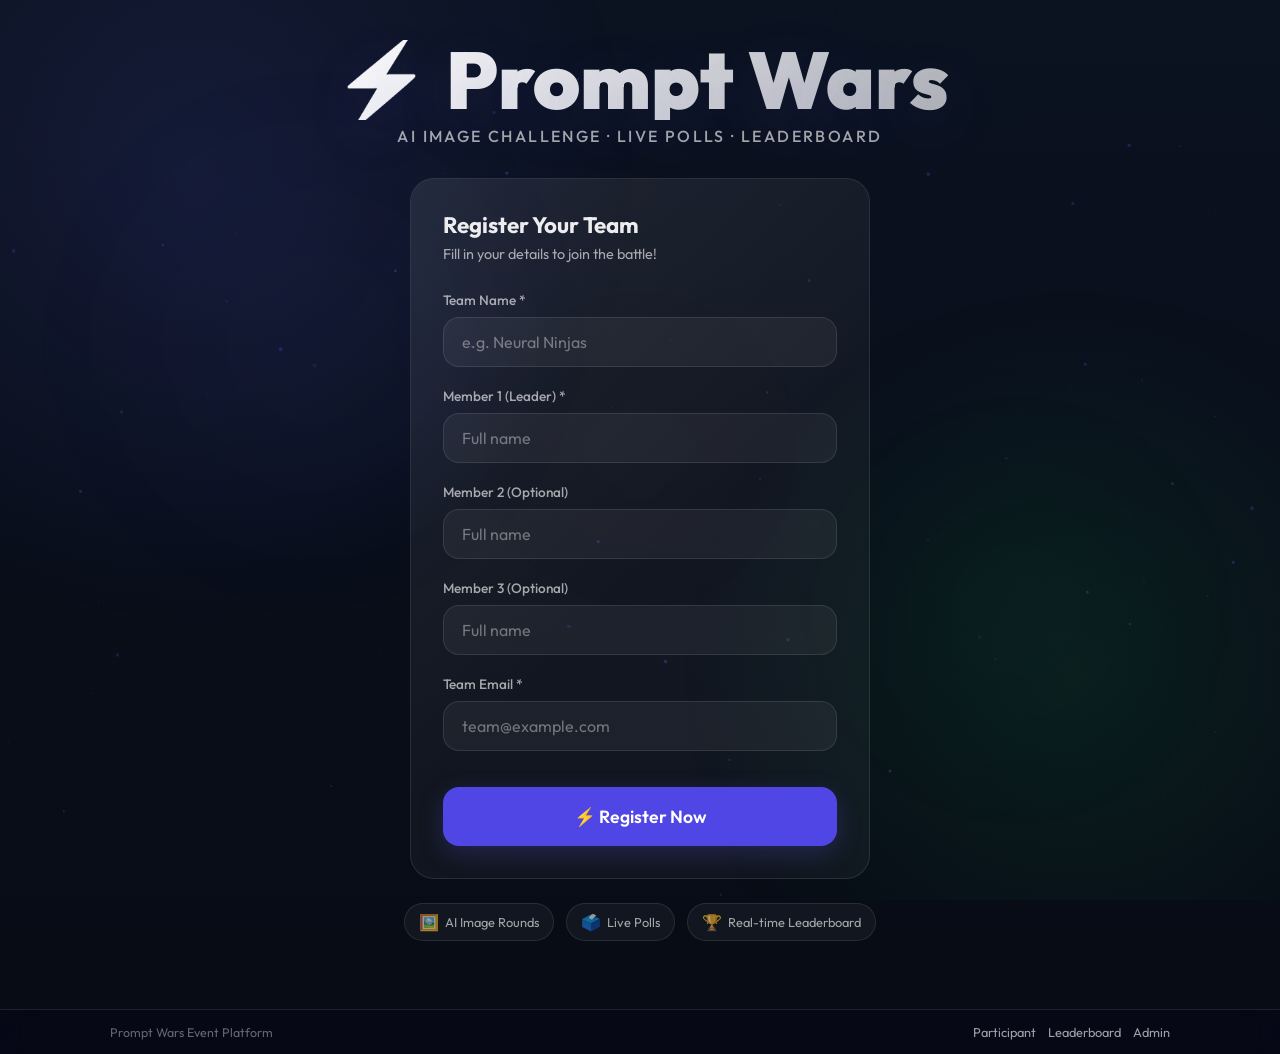
==== commit d0aa566c: "Changed the UI a bit" ====
--- a/index.html
+++ b/index.html
@@ -24,11 +24,12 @@
       font-weight: 900;
       line-height: 1;
       text-align: center;
-      animation: glitch 6s ease-in-out infinite;
-      background: linear-gradient(135deg, #6C63FF, #00D4FF 50%, #FF4081);
+      /* Fun but polished: subtle shimmer instead of glitch */
+      background: linear-gradient(135deg, #FFFFFF, rgba(255,255,255,0.68));
       -webkit-background-clip: text;
       -webkit-text-fill-color: transparent;
       background-clip: text;
+      text-shadow: 0 16px 60px rgba(99,102,241,0.14);
     }
     .logo-sub {
       text-align: center;
@@ -57,9 +58,9 @@
     .returning-notice {
       padding: 14px 18px;
       border-radius: var(--radius);
-      background: rgba(0,212,255,0.08);
-      border: 1px solid rgba(0,212,255,0.25);
-      color: var(--accent);
+      background: rgba(99,102,241,0.10);
+      border: 1px solid rgba(99,102,241,0.22);
+      color: rgba(255,255,255,0.86);
       font-size: 0.88rem;
       margin-bottom: 20px;
       display: none;
@@ -77,7 +78,7 @@
     .success-team {
       font-size: 1.5rem;
       font-weight: 800;
-      background: linear-gradient(135deg, var(--success), var(--accent));
+      background: linear-gradient(135deg, rgba(255,255,255,0.92), rgba(255,255,255,0.60));
       -webkit-background-clip: text;
       -webkit-text-fill-color: transparent;
       background-clip: text;
